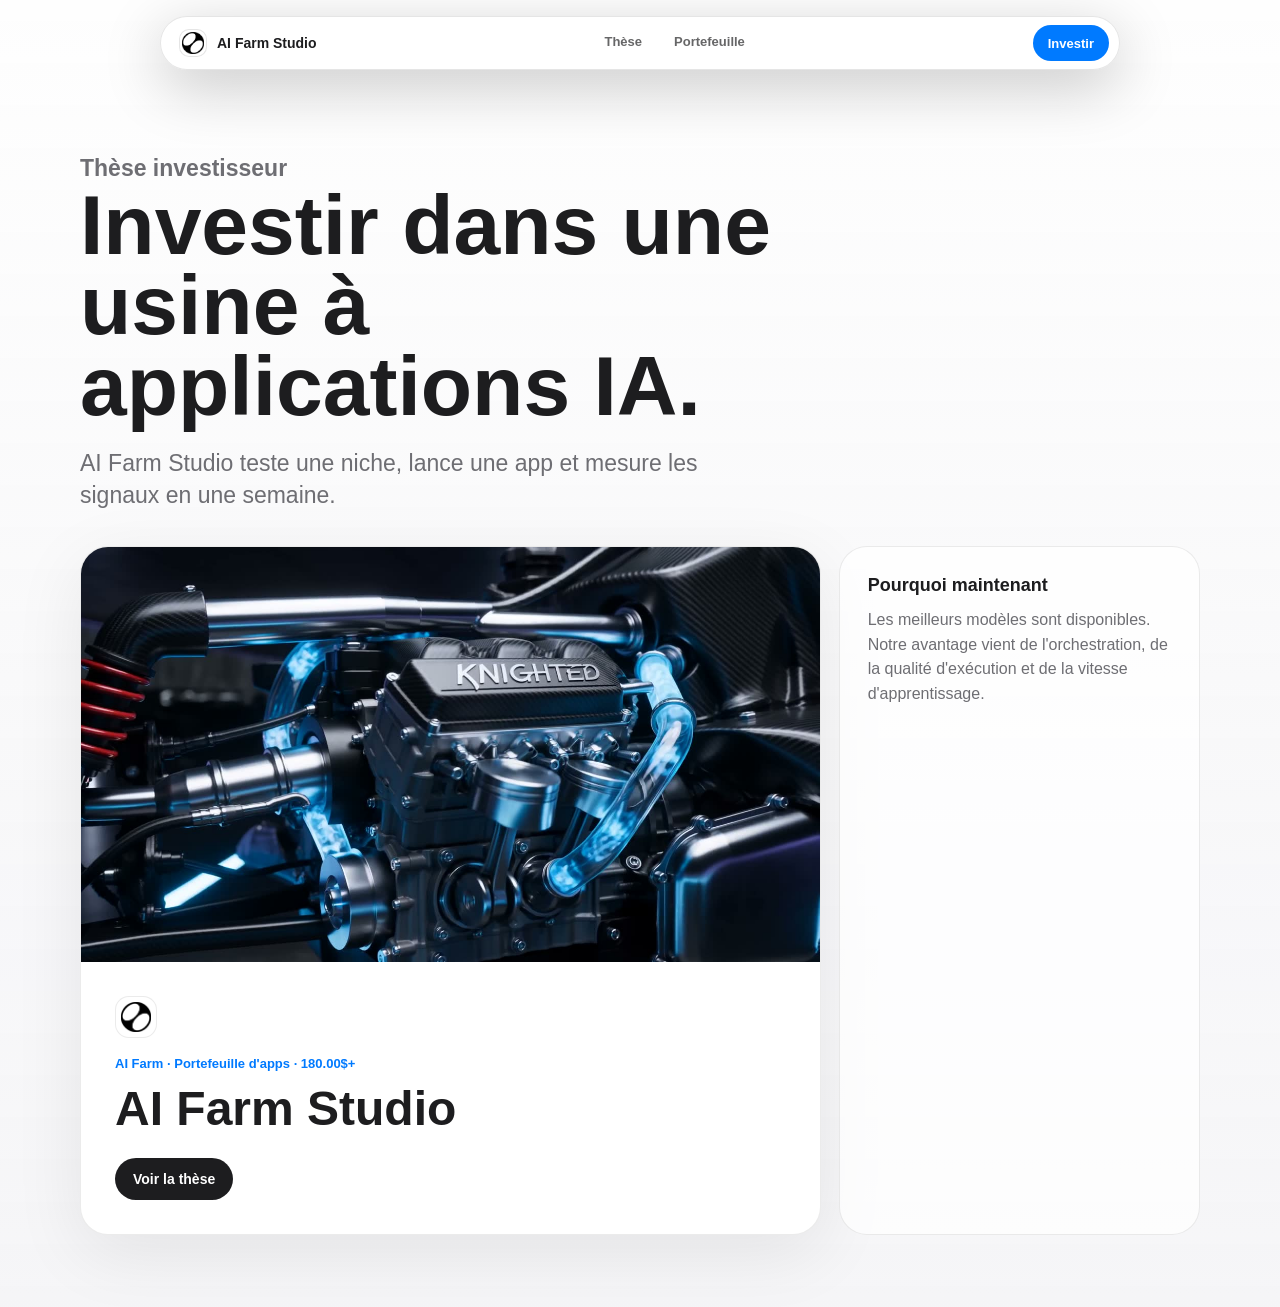
==== index.html @ ae71f1bf "Initial AI Farm website" ====
<!doctype html>
<html lang="fr">
  <head>
    <meta charset="utf-8" />
    <meta name="viewport" content="width=device-width, initial-scale=1" />
    <title>AI Farm Studio · Thèse investisseur</title>
    <meta
      name="description"
      content="AI Farm Studio construit une usine à applications IA. Une niche, une app, une semaine. Tickets investisseurs à partir de 180.00$."
    />
    <link rel="stylesheet" href="assets/css/base.css" />
  </head>
  <body class="home">
    <nav class="site-nav site-nav--light" aria-label="Navigation principale">
      <a class="site-nav__brand" href="index.html" aria-label="Retour à l'accueil">
        <span class="site-nav__logo-wrap" aria-hidden="true">
          <img class="site-nav__logo" src="logo/Pasted%20Graphic%203.png" alt="" />
        </span>
        AI Farm Studio
      </a>
      <div class="site-nav__links" aria-label="Sections">
        <a href="showcase.html">Thèse</a>
        <a href="showcase.html#applications">Portefeuille</a>
      </div>
      <a class="site-nav__cta" href="showcase.html#investors">Investir</a>
    </nav>

    <main class="gallery-shell">
      <header class="gallery-hero">
        <p class="gallery-hero__kicker">Thèse investisseur</p>
        <h1>Investir dans une usine à applications IA.</h1>
        <p>
          AI Farm Studio teste une niche, lance une app et mesure les signaux en une semaine.
        </p>
      </header>

      <section class="gallery-grid" aria-label="Thèse disponible">
        <a class="gallery-card" href="showcase.html">
          <div class="gallery-card__media">
            <img
              src="assets/frames/showcase/170.jpg"
              alt="Séquence technique représentant la création rapide d'applications IA"
            />
          </div>
          <div class="gallery-card__body">
            <img class="gallery-card__logo" src="logo/Pasted%20Graphic%203.png" alt="Logo AI Farm Studio" />
            <div class="gallery-card__tag">AI Farm · Portefeuille d'apps · 180.00$+</div>
            <h2 class="gallery-card__title">AI Farm Studio</h2>
            <span class="gallery-card__go">Voir la thèse</span>
          </div>
        </a>

        <aside class="gallery-note">
          <strong>Pourquoi maintenant</strong>
          <p>
            Les meilleurs modèles sont disponibles. Notre avantage vient de l'orchestration, de la qualité d'exécution
            et de la vitesse d'apprentissage.
          </p>
        </aside>
      </section>
    </main>
  </body>
</html>
---- assets/css/base.css ----
:root {
  color-scheme: light;
  --font-display: -apple-system, BlinkMacSystemFont, "SF Pro Display", "Helvetica Neue", Arial, sans-serif;
  --font-body: -apple-system, BlinkMacSystemFont, "SF Pro Text", "Helvetica Neue", Arial, sans-serif;
  --page-bg: #f5f5f7;
  --text: #1d1d1f;
  --muted: #6e6e73;
  --line: rgba(0, 0, 0, 0.12);
  --accent: #007aff;
  --material: rgba(255, 255, 255, 0.72);
  --material-dark: rgba(29, 29, 31, 0.64);
  --blur-material: saturate(180%) blur(28px);
  --radius-card: 28px;
  --radius-panel: 26px;
  --radius-control: 999px;
  --shadow-soft: 0 20px 70px rgba(0, 0, 0, 0.16);
  --ease-apple: cubic-bezier(0.2, 0.8, 0.2, 1);
}

*,
*::before,
*::after {
  box-sizing: border-box;
}

html {
  background: var(--page-bg);
  font-family: var(--font-body);
  text-rendering: optimizeLegibility;
  -webkit-font-smoothing: antialiased;
}

html.video-scrollbar-hidden,
html.video-scrollbar-hidden body {
  scrollbar-width: none;
}

html.video-scrollbar-hidden::-webkit-scrollbar,
html.video-scrollbar-hidden body::-webkit-scrollbar {
  width: 0;
  height: 0;
}

html.video-nav-hidden .site-nav {
  opacity: 0;
  pointer-events: none;
  transform: translateX(-50%) translateY(-18px);
}

body {
  min-width: 320px;
  margin: 0;
  background: var(--page-bg);
  color: var(--text);
}

body.experience {
  background: #05070a;
}

img,
canvas {
  display: block;
  max-width: 100%;
}

a {
  color: inherit;
  text-decoration: none;
}

button,
input,
textarea,
select {
  font: inherit;
}

::selection {
  background: rgba(0, 122, 255, 0.22);
}

:focus-visible {
  outline: 3px solid rgba(0, 122, 255, 0.65);
  outline-offset: 4px;
}

.site-nav {
  position: fixed;
  z-index: 20;
  top: 16px;
  left: 50%;
  display: flex;
  width: min(960px, calc(100vw - 32px));
  min-height: 48px;
  align-items: center;
  justify-content: space-between;
  gap: 16px;
  padding: 8px 10px 8px 18px;
  border: 1px solid rgba(255, 255, 255, 0.22);
  border-radius: var(--radius-control);
  background: rgba(18, 20, 24, 0.52);
  color: #f5f5f7;
  backdrop-filter: var(--blur-material);
  box-shadow: 0 16px 60px rgba(0, 0, 0, 0.22);
  transform: translateX(-50%);
  transition:
    opacity 360ms var(--ease-apple),
    transform 360ms var(--ease-apple),
    background 180ms var(--ease-apple),
    color 180ms var(--ease-apple);
}

.site-nav--light {
  border-color: rgba(0, 0, 0, 0.1);
  background: rgba(255, 255, 255, 0.72);
  color: #1d1d1f;
}

.site-nav__brand {
  display: inline-flex;
  align-items: center;
  gap: 10px;
  font-size: 14px;
  font-weight: 700;
  letter-spacing: 0;
  white-space: nowrap;
}

.site-nav__mark {
  width: 24px;
  height: 24px;
  border: 1px solid rgba(255, 255, 255, 0.3);
  border-radius: 8px;
  background:
    linear-gradient(135deg, rgba(0, 222, 255, 0.9), rgba(88, 86, 214, 0.65)),
    #11151c;
  box-shadow: inset 0 0 18px rgba(255, 255, 255, 0.18);
}

.site-nav--light .site-nav__mark {
  border-color: rgba(0, 0, 0, 0.08);
}

.site-nav__logo-wrap {
  display: grid;
  width: 28px;
  height: 28px;
  flex: 0 0 auto;
  place-items: center;
  border: 1px solid rgba(255, 255, 255, 0.36);
  border-radius: 10px;
  background: rgba(255, 255, 255, 0.92);
}

.site-nav--light .site-nav__logo-wrap {
  border-color: rgba(0, 0, 0, 0.1);
  background: #fff;
}

.site-nav__logo {
  width: 22px;
  height: 22px;
  object-fit: contain;
}

.site-nav__links {
  display: flex;
  align-items: center;
  gap: 4px;
}

.site-nav__links a {
  min-height: 36px;
  padding: 9px 14px;
  border-radius: var(--radius-control);
  color: rgba(245, 245, 247, 0.78);
  font-size: 13px;
  font-weight: 600;
  transition: background 180ms var(--ease-apple), color 180ms var(--ease-apple);
}

.site-nav--light .site-nav__links a {
  color: rgba(29, 29, 31, 0.68);
}

.site-nav__links a:hover {
  background: rgba(255, 255, 255, 0.12);
  color: #fff;
}

.site-nav--light .site-nav__links a:hover {
  background: rgba(0, 0, 0, 0.06);
  color: #1d1d1f;
}

.site-nav__cta {
  display: inline-flex;
  min-height: 36px;
  align-items: center;
  justify-content: center;
  padding: 9px 15px;
  border-radius: var(--radius-control);
  background: var(--accent);
  color: #fff;
  font-size: 13px;
  font-weight: 700;
  transition: transform 180ms var(--ease-apple), filter 180ms var(--ease-apple);
}

.site-nav__cta:hover {
  filter: brightness(1.08);
  transform: translateY(-1px);
}

.loader {
  position: fixed;
  z-index: 100;
  inset: 0;
  display: grid;
  place-items: center;
  background:
    radial-gradient(circle at 50% 44%, rgba(0, 222, 255, 0.16), transparent 36%),
    #05070a;
  color: #f5f5f7;
  transition: opacity 500ms var(--ease-apple), visibility 500ms var(--ease-apple);
}

.loader.is-hidden {
  visibility: hidden;
  opacity: 0;
}

.loader__card {
  width: min(320px, calc(100vw - 48px));
}

.loader__label {
  display: flex;
  justify-content: space-between;
  margin-bottom: 12px;
  color: rgba(245, 245, 247, 0.72);
  font-size: 13px;
  font-weight: 650;
}

.loader__track {
  overflow: hidden;
  height: 6px;
  border-radius: var(--radius-control);
  background: rgba(255, 255, 255, 0.12);
}

.loader__bar {
  width: 100%;
  height: 100%;
  border-radius: inherit;
  background: linear-gradient(90deg, #5ac8fa, #007aff);
  transform: scaleX(0);
  transform-origin: left;
  transition: transform 160ms linear;
}

.scroll-track {
  position: relative;
  height: var(--scroll-height, 975vh);
  background: #05070a;
}

.scene {
  position: sticky;
  top: 0;
  overflow: hidden;
  width: 100%;
  height: 100vh;
  min-height: 560px;
  background: #05070a;
}

.scene__canvas {
  width: 100%;
  height: 100%;
}

.scene__veil {
  position: absolute;
  inset: 0;
  pointer-events: none;
  background:
    linear-gradient(90deg, rgba(0, 0, 0, 0.5), transparent 25%, transparent 68%, rgba(0, 0, 0, 0.34)),
    linear-gradient(180deg, rgba(0, 0, 0, 0.32), transparent 30%, rgba(0, 0, 0, 0.55));
}

.panel {
  position: absolute;
  z-index: 2;
  display: flex;
  width: min(360px, calc(100vw - 40px));
  opacity: 0;
  pointer-events: none;
  will-change: opacity, transform;
}

.panel--top {
  top: max(96px, 12vh);
}

.panel--center {
  top: 50%;
  translate: 0 -50%;
}

.panel--bottom {
  bottom: max(48px, 10vh);
}

.panel--left {
  left: max(20px, 7vw);
}

.panel--mid {
  left: 50%;
  translate: -50% 0;
  text-align: center;
}

.panel--center.panel--mid {
  translate: -50% -50%;
}

.panel--right {
  right: max(20px, 7vw);
}

.panel__inner {
  width: 100%;
  color: #f5f5f7;
}

.panel--glass .panel__inner {
  padding: clamp(16px, 2.2vw, 24px);
  border: 1px solid rgba(255, 255, 255, 0.22);
  border-radius: var(--radius-panel);
  background: rgba(10, 14, 20, 0.5);
  backdrop-filter: var(--blur-material);
  box-shadow: var(--shadow-soft);
}

.eyebrow {
  display: inline-flex;
  align-items: center;
  min-height: 24px;
  margin-bottom: 10px;
  padding: 0 10px;
  border: 1px solid rgba(255, 255, 255, 0.16);
  border-radius: var(--radius-control);
  background: rgba(255, 255, 255, 0.1);
  color: rgba(245, 245, 247, 0.82);
  font-size: 11px;
  font-weight: 750;
}

.title {
  margin: 0;
  font-family: var(--font-display);
  font-size: clamp(26px, 4vw, 44px);
  font-weight: 760;
  letter-spacing: 0;
  line-height: 1;
}

.title em {
  color: #5ac8fa;
  font-style: normal;
}

.lede {
  max-width: 24rem;
  margin: 12px 0 0;
  color: rgba(245, 245, 247, 0.76);
  font-size: clamp(13px, 1.25vw, 15px);
  font-weight: 500;
  line-height: 1.46;
}

.home {
  min-height: 100vh;
  background:
    linear-gradient(180deg, rgba(255, 255, 255, 0.86), rgba(245, 245, 247, 0.98)),
    #f5f5f7;
}

.gallery-shell {
  width: min(1120px, calc(100vw - 32px));
  margin: 0 auto;
  padding: 132px 0 72px;
}

.gallery-hero {
  max-width: 760px;
  margin-bottom: 34px;
}

.gallery-hero__kicker {
  margin: 0 0 14px;
  color: var(--accent);
  font-size: 14px;
  font-weight: 750;
}

.gallery-hero h1 {
  margin: 0;
  font-family: var(--font-display);
  font-size: clamp(42px, 7vw, 84px);
  font-weight: 780;
  letter-spacing: 0;
  line-height: 0.96;
}

.gallery-hero p {
  max-width: 620px;
  margin: 20px 0 0;
  color: var(--muted);
  font-size: clamp(18px, 2vw, 23px);
  line-height: 1.42;
}

.gallery-grid {
  display: grid;
  grid-template-columns: repeat(12, 1fr);
  gap: 18px;
}

.gallery-card {
  grid-column: span 8;
  overflow: hidden;
  min-height: 420px;
  border: 1px solid rgba(0, 0, 0, 0.08);
  border-radius: var(--radius-card);
  background: #fff;
  box-shadow: 0 18px 70px rgba(0, 0, 0, 0.08);
  transition: transform 260ms var(--ease-apple), box-shadow 260ms var(--ease-apple);
}

.gallery-card:hover {
  box-shadow: 0 28px 90px rgba(0, 0, 0, 0.14);
  transform: translateY(-4px);
}

.gallery-card__media {
  position: relative;
  overflow: hidden;
  aspect-ratio: 16 / 9;
  background: #05070a;
}

.gallery-card__media img {
  width: 100%;
  height: 100%;
  object-fit: cover;
  transition: transform 520ms var(--ease-apple);
}

.gallery-card:hover img {
  transform: scale(1.035);
}

.gallery-card__body {
  padding: clamp(22px, 3vw, 34px);
}

.gallery-card__tag {
  margin-bottom: 10px;
  color: var(--accent);
  font-size: 13px;
  font-weight: 750;
}

.gallery-card__logo {
  width: 42px;
  height: 42px;
  margin-bottom: 18px;
  padding: 5px;
  border: 1px solid rgba(0, 0, 0, 0.08);
  border-radius: 14px;
  background: #fff;
  object-fit: contain;
}

.gallery-card__title {
  margin: 0;
  font-family: var(--font-display);
  font-size: clamp(30px, 4vw, 48px);
  font-weight: 760;
  letter-spacing: 0;
}

.gallery-card__go {
  display: inline-flex;
  min-height: 42px;
  align-items: center;
  margin-top: 22px;
  padding: 0 18px;
  border-radius: var(--radius-control);
  background: #1d1d1f;
  color: #fff;
  font-size: 14px;
  font-weight: 700;
}

.gallery-note {
  grid-column: span 4;
  align-self: stretch;
  padding: 28px;
  border: 1px solid rgba(0, 0, 0, 0.08);
  border-radius: var(--radius-card);
  background: rgba(255, 255, 255, 0.72);
  color: var(--muted);
}

.gallery-note strong {
  display: block;
  margin-bottom: 12px;
  color: var(--text);
  font-size: 18px;
}

.gallery-note p {
  margin: 0;
  line-height: 1.55;
}

@media (max-width: 760px) {
  .site-nav {
    top: 10px;
    width: calc(100vw - 20px);
    padding-left: 14px;
  }

  .site-nav__links {
    display: none;
  }

  .scene {
    min-height: 620px;
  }

  .scene__veil {
    background:
      linear-gradient(180deg, rgba(0, 0, 0, 0.36), transparent 34%, rgba(0, 0, 0, 0.78));
  }

  .panel,
  .panel--left,
  .panel--right,
  .panel--mid {
    right: auto;
    left: 20px;
    width: calc(100vw - 40px);
    text-align: left;
  }

  .panel--top {
    top: 96px;
  }

  .panel--center {
    top: auto;
    bottom: 92px;
    translate: 0;
  }

  .panel--bottom {
    bottom: 44px;
  }

  .panel--mid,
  .panel--center.panel--mid {
    translate: 0;
  }

  .panel--glass .panel__inner {
    padding: 16px;
  }

  .title {
    font-size: clamp(28px, 9vw, 38px);
  }

  .gallery-shell {
    padding-top: 112px;
  }

  .gallery-grid {
    grid-template-columns: 1fr;
  }

  .gallery-card,
  .gallery-note {
    grid-column: auto;
  }
}

@media (prefers-reduced-motion: reduce) {
  *,
  *::before,
  *::after {
    scroll-behavior: auto !important;
    transition-duration: 0.01ms !important;
    animation-duration: 0.01ms !important;
    animation-iteration-count: 1 !important;
  }
}
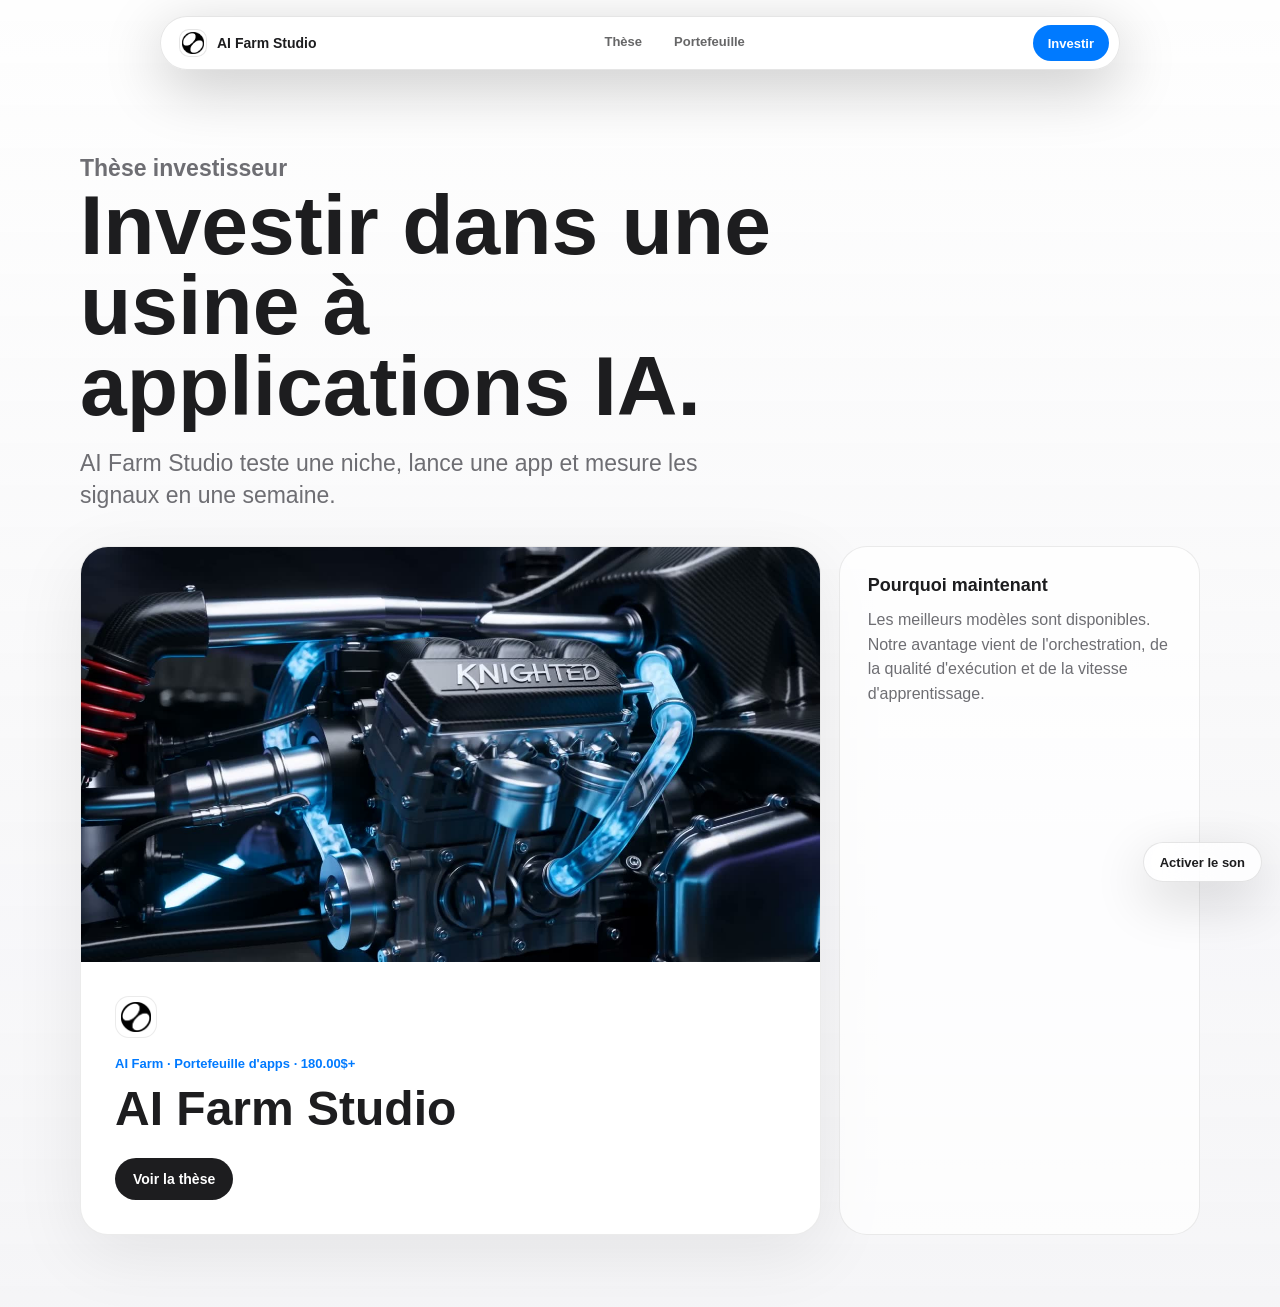
==== commit f36aceb2: "Add site background music" ====
--- a/index.html
+++ b/index.html
@@ -59,5 +59,6 @@
         </aside>
       </section>
     </main>
+    <script src="assets/js/site-audio.js" defer></script>
   </body>
 </html>
--- a/assets/css/base.css
+++ b/assets/css/base.css
@@ -74,6 +74,44 @@
 textarea,
 select {
   font: inherit;
+}
+
+.audio-unlock {
+  position: fixed;
+  right: 18px;
+  bottom: 18px;
+  z-index: 60;
+  display: inline-flex;
+  min-height: 40px;
+  align-items: center;
+  justify-content: center;
+  padding: 0 16px;
+  border: 1px solid rgba(0, 0, 0, 0.1);
+  border-radius: var(--radius-control);
+  background: rgba(255, 255, 255, 0.72);
+  color: #1d1d1f;
+  box-shadow: 0 18px 54px rgba(0, 0, 0, 0.16);
+  cursor: pointer;
+  font-size: 13px;
+  font-weight: 760;
+  opacity: 0;
+  pointer-events: none;
+  transform: translateY(8px);
+  transition:
+    opacity 220ms var(--ease-apple),
+    transform 220ms var(--ease-apple),
+    background 180ms var(--ease-apple);
+  backdrop-filter: var(--blur-material);
+}
+
+.audio-unlock.is-visible {
+  opacity: 1;
+  pointer-events: auto;
+  transform: translateY(0);
+}
+
+.audio-unlock:hover {
+  background: rgba(255, 255, 255, 0.9);
 }
 
 ::selection {
